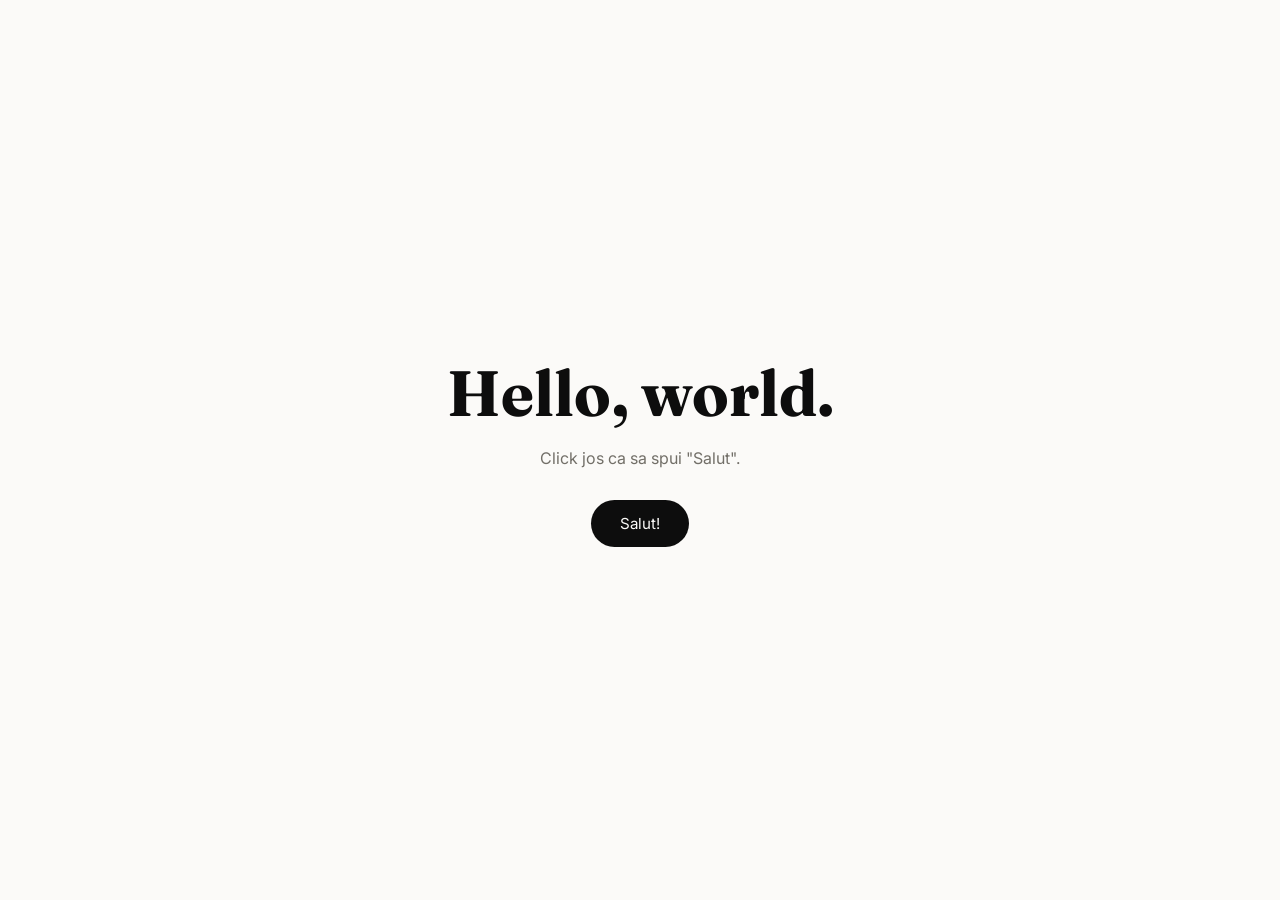
==== Laborator 1/index.html @ a0c94135 "Adaugare laboratoare + quick index.html." ====
<!DOCTYPE html>
<html lang="en">

<head>
    <meta charset="UTF-8">
    <meta name="viewport" content="width=device-width, initial-scale=1.0">
    <title>Hello</title>
    <link rel="preconnect" href="https://fonts.googleapis.com">
    <link href="https://fonts.googleapis.com/css2?family=Fraunces:wght@600&family=Inter:wght@400;500&display=swap"
        rel="stylesheet">
    <style>
        * {
            box-sizing: border-box;
        }

        body {
            margin: 0;
            min-height: 100vh;
            display: flex;
            align-items: center;
            justify-content: center;
            background: #fbfaf8;
            color: #0d0d0d;
            font-family: 'Inter', sans-serif;
        }

        main {
            text-align: center;
            padding: 2rem;
        }

        h1 {
            font-family: 'Fraunces', serif;
            font-size: clamp(2.5rem, 8vw, 4rem);
            margin: 0 0 1rem;
        }

        p {
            color: #726f68;
            margin: 0 0 2rem;
        }

        button {
            font-family: inherit;
            font-size: 0.95rem;
            color: #fbfaf8;
            background: #0d0d0d;
            border: none;
            border-radius: 999px;
            padding: 0.85rem 1.8rem;
            cursor: pointer;
        }

        button:hover {
            background: #262626;
        }
    </style>
</head>

<body>
    <main>
        <h1>Hello, world.</h1>
        <p id="status">Click jos ca sa spui "Salut".</p>
        <button id="greet">Salut!</button>
    </main>

    <script>
        let count = 0;
        const status = document.getElementById('status');

        document.getElementById('greet').addEventListener('click', () => {
            count++;
            status.textContent = 'Salut primit — ' + count + (count === 1 ? ' click.' : ' clicks.');
        });
    </script>
</body>

</html>
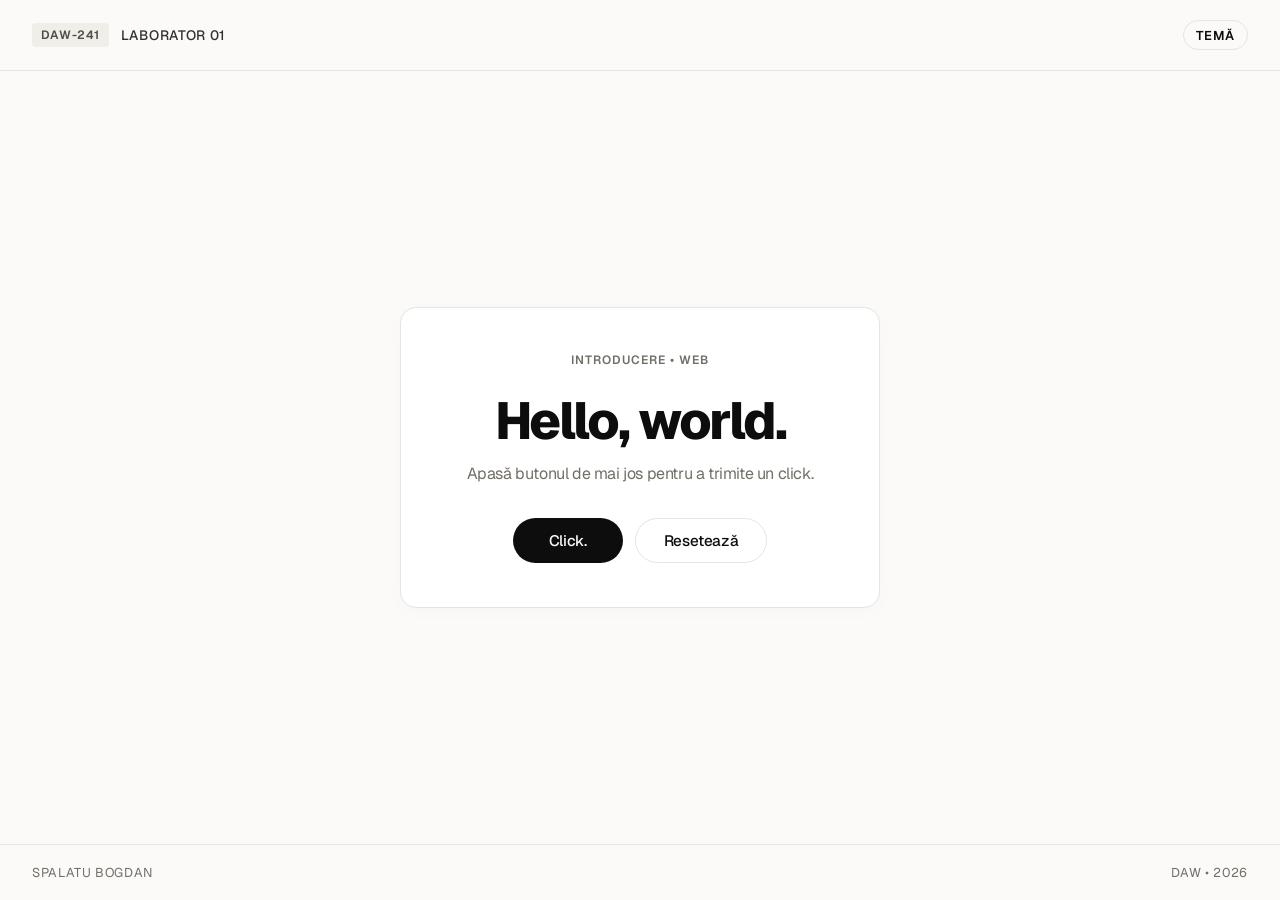
==== commit 4a00947e: "Adaugare dark/light mode și schimbare limbaj de design." ====
--- a/Laborator 1/index.html
+++ b/Laborator 1/index.html
@@ -1,78 +1,46 @@
 <!DOCTYPE html>
-<html lang="en">
+<html lang="ro">
 
 <head>
     <meta charset="UTF-8">
     <meta name="viewport" content="width=device-width, initial-scale=1.0">
-    <title>Hello</title>
-    <link rel="preconnect" href="https://fonts.googleapis.com">
-    <link href="https://fonts.googleapis.com/css2?family=Fraunces:wght@600&family=Inter:wght@400;500&display=swap"
-        rel="stylesheet">
-    <style>
-        * {
-            box-sizing: border-box;
-        }
-
-        body {
-            margin: 0;
-            min-height: 100vh;
-            display: flex;
-            align-items: center;
-            justify-content: center;
-            background: #fbfaf8;
-            color: #0d0d0d;
-            font-family: 'Inter', sans-serif;
-        }
-
-        main {
-            text-align: center;
-            padding: 2rem;
-        }
-
-        h1 {
-            font-family: 'Fraunces', serif;
-            font-size: clamp(2.5rem, 8vw, 4rem);
-            margin: 0 0 1rem;
-        }
-
-        p {
-            color: #726f68;
-            margin: 0 0 2rem;
-        }
-
-        button {
-            font-family: inherit;
-            font-size: 0.95rem;
-            color: #fbfaf8;
-            background: #0d0d0d;
-            border: none;
-            border-radius: 999px;
-            padding: 0.85rem 1.8rem;
-            cursor: pointer;
-        }
-
-        button:hover {
-            background: #262626;
-        }
-    </style>
+    <title>L1 Spalatu Bogdan DAW-241</title>
+    <link rel="stylesheet" href="style.css">
 </head>
 
 <body>
-    <main>
-        <h1>Hello, world.</h1>
-        <p id="status">Click jos ca sa spui "Salut".</p>
-        <button id="greet">Salut!</button>
+    <header class="topbar">
+        <div class="topbar-brand">
+            <span class="badge">DAW-241</span>
+            <span class="project-tag">LABORATOR 01</span>
+        </div>
+        <div class="topbar-meta">
+            <button id="theme-toggle" class="theme-toggle" type="button">TEMĂ</button>
+        </div>
+    </header>
+
+    <main class="main-wrapper">
+        <section class="card">
+            <div class="card-tag-row">
+                <span class="tag">INTRODUCERE &bull; WEB</span>
+            </div>
+
+            <h1 class="title">Hello, world.</h1>
+            <p id="status" class="description">Apasă butonul de mai jos pentru a trimite un click.</p>
+
+            <div class="actions">
+                <button id="greet" class="btn btn-primary" type="button">Click.</button>
+                <button id="reset" class="btn btn-secondary" type="button">Resetează</button>
+            </div>
+        </section>
     </main>
 
-    <script>
-        let count = 0;
-        const status = document.getElementById('status');
+    <footer class="bottombar">
+        <span>SPALATU BOGDAN</span>
+        <span>DAW &bull; 2026</span>
+    </footer>
 
-        document.getElementById('greet').addEventListener('click', () => {
-            count++;
-            status.textContent = 'Salut primit — ' + count + (count === 1 ? ' click.' : ' clicks.');
-        });
-    </script>
+    <script src="script.js"></script>
 </body>
 
 </html>
--- a/Laborator 1/style.css
+++ b/Laborator 1/style.css
@@ -0,0 +1,229 @@
+@import url('https://fonts.cdnfonts.com/css/helvetica-neue-55?styles=30126,30128,16010,30135,15997');
+@import url('https://fonts.googleapis.com/css2?family=Geist:wght@300;400;500;600;700&display=swap');
+
+:root {
+    --bg-color: #fbfaf8;
+    --text-color: #0d0d0d;
+    --text-muted: #726f68;
+    --border-color: #e5e4df;
+    --card-bg: #ffffff;
+    --btn-primary-bg: #0d0d0d;
+    --btn-primary-text: #fbfaf8;
+    --btn-secondary-bg: transparent;
+    --btn-secondary-text: #0d0d0d;
+    --badge-bg: #f0eee9;
+    --badge-text: #504d47;
+}
+
+body.dark-mode {
+    --bg-color: #0d0d0d;
+    --text-color: #f5f5f5;
+    --text-muted: #8e8d8a;
+    --border-color: #242424;
+    --card-bg: #141414;
+    --btn-primary-bg: #f5f5f5;
+    --btn-primary-text: #0d0d0d;
+    --btn-secondary-bg: transparent;
+    --btn-secondary-text: #f5f5f5;
+    --badge-bg: #1c1c1c;
+    --badge-text: #b0afab;
+}
+
+*,
+*::before,
+*::after {
+    box-sizing: border-box;
+    margin: 0;
+    padding: 0;
+}
+
+html,
+body {
+    min-height: 100vh;
+    background-color: var(--bg-color);
+    color: var(--text-color);
+    font-family: 'Helvetica Neue', 'Geist', sans-serif;
+    letter-spacing: -0.025em;
+    transition: background-color 0.3s ease, color 0.3s ease;
+}
+
+body {
+    display: flex;
+    flex-direction: column;
+    justify-content: space-between;
+}
+
+.topbar {
+    width: 100%;
+    padding: 1.25rem 2rem;
+    display: flex;
+    justify-content: space-between;
+    align-items: center;
+    border-bottom: 1px solid var(--border-color);
+    font-size: 0.85rem;
+    transition: border-color 0.3s ease;
+}
+
+.topbar-brand {
+    display: flex;
+    align-items: center;
+    gap: 0.75rem;
+}
+
+.badge {
+    display: inline-block;
+    padding: 0.25rem 0.55rem;
+    background: var(--badge-bg);
+    color: var(--badge-text);
+    border-radius: 4px;
+    font-size: 0.75rem;
+    font-weight: 600;
+    letter-spacing: 0.05em;
+    transition: background-color 0.3s ease, color 0.3s ease;
+}
+
+.project-tag {
+    font-weight: 500;
+    letter-spacing: 0.05em;
+    opacity: 0.85;
+}
+
+.topbar-meta {
+    display: flex;
+    align-items: center;
+}
+
+.theme-toggle {
+    background: none;
+    border: none;
+    color: var(--text-color);
+    font-family: inherit;
+    font-size: 0.8rem;
+    font-weight: 600;
+    letter-spacing: 0.05em;
+    cursor: pointer;
+    padding: 0.35rem 0.75rem;
+    border-radius: 999px;
+    border: 1px solid var(--border-color);
+    transition: background-color 0.2s ease, transform 0.2s ease, border-color 0.3s ease;
+}
+
+.theme-toggle:hover {
+    background-color: var(--badge-bg);
+    transform: scale(0.97);
+}
+
+.main-wrapper {
+    flex: 1;
+    display: flex;
+    align-items: center;
+    justify-content: center;
+    padding: 2rem 1.5rem;
+}
+
+.card {
+    background-color: var(--card-bg);
+    border: 1px solid var(--border-color);
+    border-radius: 16px;
+    padding: 2.75rem 2.5rem;
+    width: 100%;
+    max-width: 480px;
+    text-align: center;
+    box-shadow: 0 4px 20px rgba(0, 0, 0, 0.02);
+    transition: background-color 0.3s ease, border-color 0.3s ease;
+}
+
+.card-tag-row {
+    display: flex;
+    justify-content: center;
+    align-items: center;
+    margin-bottom: 1.5rem;
+}
+
+.tag {
+    font-size: 0.75rem;
+    font-weight: 600;
+    letter-spacing: 0.08em;
+    color: var(--text-muted);
+}
+
+.title {
+    font-size: clamp(2.25rem, 5vw, 3.25rem);
+    font-weight: 800;
+    line-height: 1.1;
+    letter-spacing: -0.04em;
+    margin-bottom: 0.75rem;
+}
+
+.description {
+    color: var(--text-muted);
+    font-size: 1rem;
+    line-height: 1.5;
+    margin-bottom: 2rem;
+    min-height: 1.5em;
+    transition: color 0.3s ease;
+}
+
+.actions {
+    display: flex;
+    justify-content: center;
+    gap: 0.75rem;
+    flex-wrap: wrap;
+}
+
+.btn {
+    -webkit-tap-highlight-color: transparent;
+    appearance: none;
+    border: 0;
+    border-radius: 999px;
+    font-family: inherit;
+    letter-spacing: -0.025em;
+    font-size: 0.95rem;
+    font-weight: 500;
+    padding: 0.75rem 1.75rem;
+    min-width: 110px;
+    display: inline-flex;
+    align-items: center;
+    justify-content: center;
+    cursor: pointer;
+    text-decoration: none;
+    transition: background-color 200ms ease, transform 200ms ease, border-color 200ms ease;
+}
+
+.btn-primary {
+    background: var(--btn-primary-bg);
+    color: var(--btn-primary-text);
+    border: 1px solid transparent;
+}
+
+.btn-secondary {
+    background: var(--btn-secondary-bg);
+    color: var(--btn-secondary-text);
+    border: 1px solid var(--border-color);
+}
+
+.btn:hover {
+    transform: scale(0.97);
+    opacity: 0.92;
+}
+
+.btn-secondary:hover {
+    background-color: var(--badge-bg);
+}
+
+.btn:active {
+    transform: scale(0.95);
+}
+
+.bottombar {
+    width: 100%;
+    padding: 1.2rem 2rem;
+    display: flex;
+    justify-content: space-between;
+    align-items: center;
+    border-top: 1px solid var(--border-color);
+    font-size: 0.8rem;
+    color: var(--text-muted);
+    letter-spacing: 0.05em;
+    transition: border-color 0.3s ease;
+}
